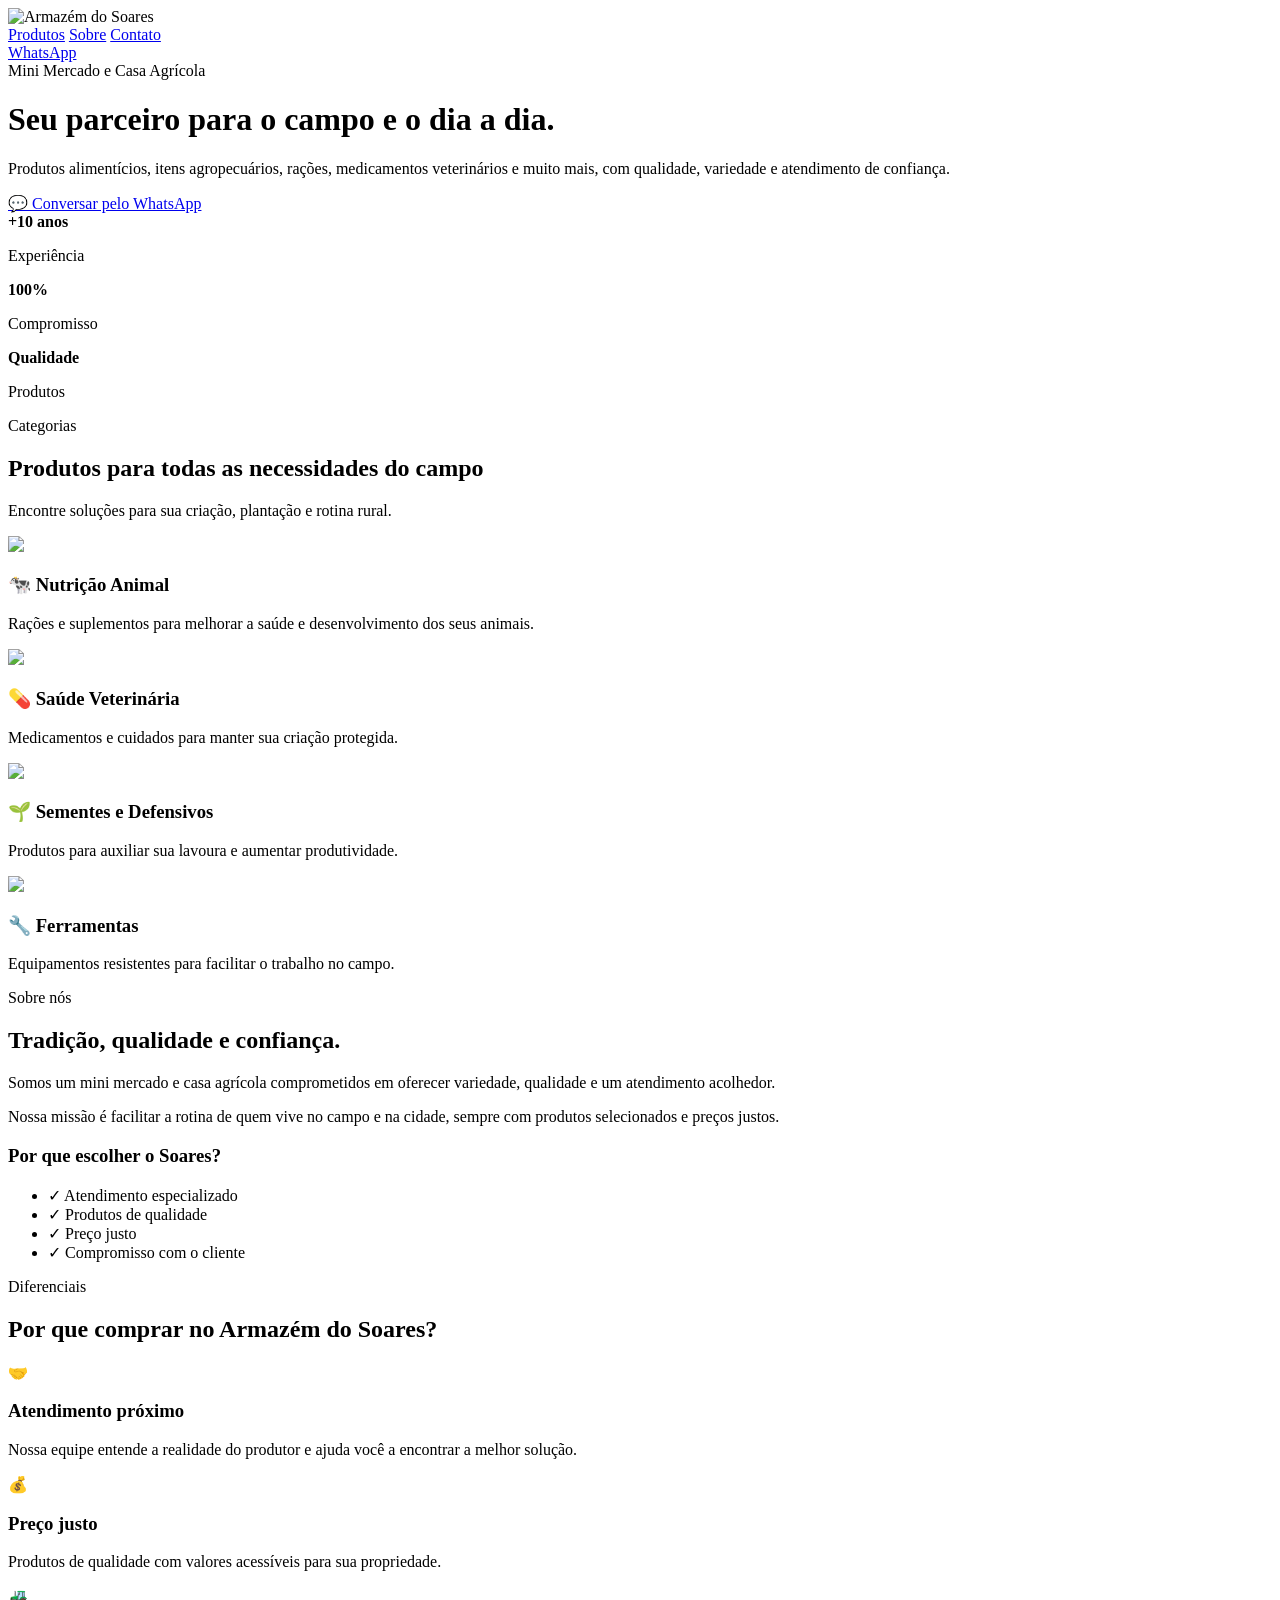
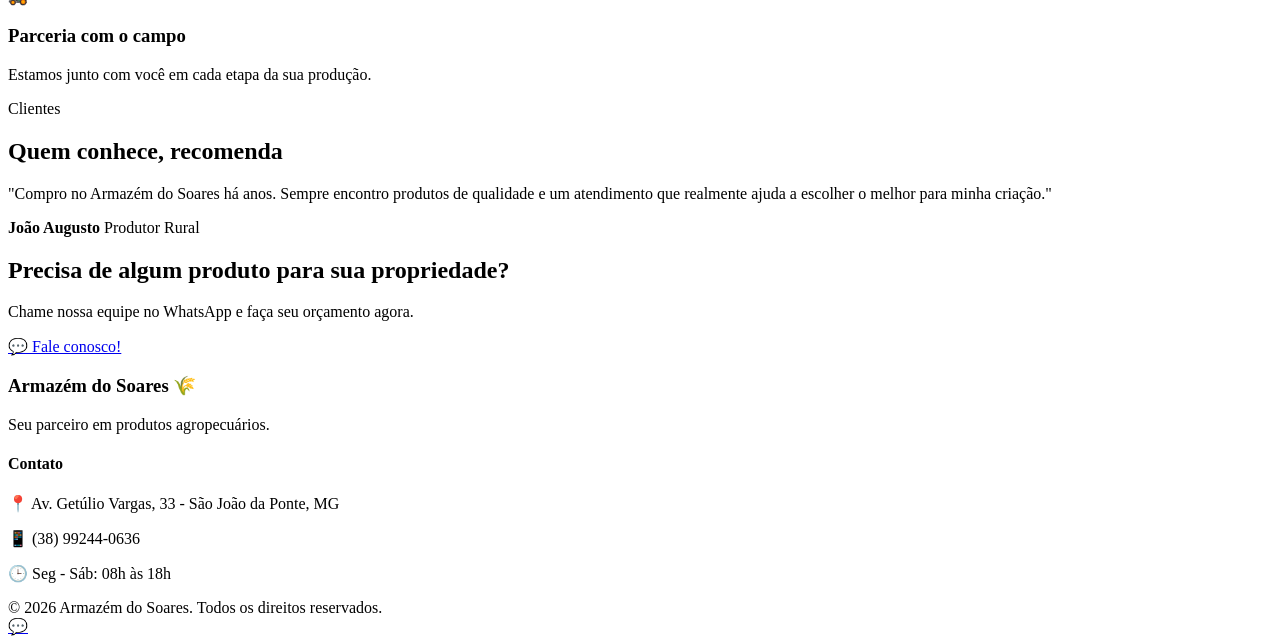
==== armazem-soares/index.html @ d0719a7e "Create index.html" ====
<!DOCTYPE html>
<html lang="pt-BR">

<head>

<meta charset="UTF-8">
<meta name="viewport" content="width=device-width, initial-scale=1.0">

<title>Armazém do Soares 🌾</title>

<link rel="stylesheet" href="style.css">

<link rel="preconnect" href="https://fonts.googleapis.com">
<link rel="preconnect" href="https://fonts.gstatic.com" crossorigin>

<link href="https://fonts.googleapis.com/css2?family=Inter:wght@400;500;600;700;800&display=swap" rel="stylesheet">

</head>


<body>


<header class="hero">


<nav class="navbar">

<div class="logo">

<img src="img/logo.png" alt="Armazém do Soares">

</div>

<div class="menu">

<a href="#produtos">Produtos</a>

<a href="#sobre">Sobre</a>

<a href="#contato">Contato</a>

</div>


<a 
class="btn-nav" 
href="https://wa.me/5538999999999?text=Olá,%20Comercial%20do%20Soares!%20Gostaria%20de%20fazer%20um%20orçamento."
target="_blank">

WhatsApp

</a>

</nav>




<div class="hero-content">


<div class="hero-text">


<span>
Mini Mercado e Casa Agrícola
</span>


<h1>
Seu parceiro para o campo e o dia a dia.
</h1>


<p>
Produtos alimentícios, itens agropecuários, rações, medicamentos veterinários e muito mais, com qualidade, variedade e atendimento de confiança.
</p>


<a 
class="btn-primary"
href="https://wa.me/5538999999999?text=Olá,%20Comercial%20do%20Soares!%20Gostaria%20de%20fazer%20um%20orçamento."
target="_blank">

💬 Conversar pelo WhatsApp

</a>


<div class="hero-info">


<div>
<strong>
+10 anos
</strong>

<p>
Experiência
</p>

</div>



<div>

<strong>
100%
</strong>

<p>
Compromisso
</p>

</div>



<div>

<strong>
Qualidade
</strong>

<p>
Produtos
</p>

</div>


</div>



</div>


</div>


</header>






<main>



<section class="produtos" id="produtos">


<div class="section-title">

<span>
Categorias
</span>

<h2>
Produtos para todas as necessidades do campo
</h2>


<p>
Encontre soluções para sua criação, plantação e rotina rural.
</p>


</div>





<div class="cards">



<article class="card">

<img src="../assets/racao.jpg">


<div>

<h3>
🐄 Nutrição Animal
</h3>


<p>
Rações e suplementos para melhorar a saúde e desenvolvimento dos seus animais.
</p>


</div>


</article>





<article class="card">

<img src="../assets/veterinario.jpg">


<div>

<h3>
💊 Saúde Veterinária
</h3>


<p>
Medicamentos e cuidados para manter sua criação protegida.
</p>


</div>

</article>






<article class="card">

<img src="../assets/sementes.jpg">


<div>

<h3>
🌱 Sementes e Defensivos
</h3>


<p>
Produtos para auxiliar sua lavoura e aumentar produtividade.
</p>


</div>

</article>






<article class="card">

<img src="../assets/ferramentas.jpg">


<div>

<h3>
🔧 Ferramentas
</h3>


<p>
Equipamentos resistentes para facilitar o trabalho no campo.
</p>


</div>

</article>



</div>


</section>





<section class="sobre" id="sobre">


<div class="sobre-text">


<span>
Sobre nós
</span>


<h2>
Tradição, qualidade e confiança.
</h2>


<p>
Somos um mini mercado e casa agrícola comprometidos em oferecer variedade, qualidade e um atendimento acolhedor.
</p>


<p>
Nossa missão é facilitar a rotina de quem vive no campo e na cidade, sempre com produtos selecionados e preços justos.
</p>





</div>



<div class="sobre-box">

<h3>
Por que escolher o Soares?
</h3>


<ul>

<li>
✓ Atendimento especializado
</li>

<li>
✓ Produtos de qualidade
</li>

<li>
✓ Preço justo
</li>

<li>
✓ Compromisso com o cliente
</li>

</ul>


</div>



</section>

<section class="beneficios">


<div class="section-title">

<span>
Diferenciais
</span>

<h2>
Por que comprar no Armazém do Soares?
</h2>


</div>



<div class="beneficios-grid">


<div class="beneficio">

<div class="icon">
🤝
</div>

<h3>
Atendimento próximo
</h3>

<p>
Nossa equipe entende a realidade do produtor e ajuda você a encontrar a melhor solução.
</p>


</div>




<div class="beneficio">

<div class="icon">
💰
</div>

<h3>
Preço justo
</h3>

<p>
Produtos de qualidade com valores acessíveis para sua propriedade.
</p>


</div>





<div class="beneficio">

<div class="icon">
🚜
</div>

<h3>
Parceria com o campo
</h3>

<p>
Estamos junto com você em cada etapa da sua produção.
</p>


</div>


</div>


</section>






<section class="depoimento">


<div class="section-title">

<span>
Clientes
</span>

<h2>
Quem conhece, recomenda
</h2>

</div>



<div class="depoimento-box">


<p>
"Compro no Armazém do Soares há anos. Sempre encontro produtos de qualidade e um atendimento que realmente ajuda a escolher o melhor para minha criação."
</p>


<div>

<strong>
João Augusto
</strong>


<span>
Produtor Rural
</span>


</div>


</div>


</section>







<section class="cta" id="contato">


<div>


<h2>
Precisa de algum produto para sua propriedade?
</h2>


<p>
Chame nossa equipe no WhatsApp e faça seu orçamento agora.
</p>


<a 
href="https://wa.me/5538999999999?text=Olá,%20Comercial%20do%20Soares!%20Preciso%20de%20ajuda%20com%20um%20produto."
target="_blank">

💬 Fale conosco!

</a>


</div>


</section>






</main>





<footer>


<div class="footer-content">


<div>

<h3>
Armazém do Soares 🌾
</h3>


<p>
Seu parceiro em produtos agropecuários.
</p>


</div>




<div>

<h4>
Contato
</h4>


<p>
📍 Av. Getúlio Vargas, 33 - São João da Ponte, MG
</p>


<p>
📱 (38) 99244-0636
</p>


<p>
🕒 Seg - Sáb: 08h às 18h
</p>


</div>


</div>



<div class="copyright">

© 2026 Armazém do Soares. Todos os direitos reservados.

</div>


</footer>




<a 
class="whatsapp-float"
href="https://wa.me/5538999999999?text=Olá,%20Comercial%20do%20Soares!%20Gostaria%20de%20fazer%20um%20pedido."
target="_blank">

💬

</a>




</body>

</html>
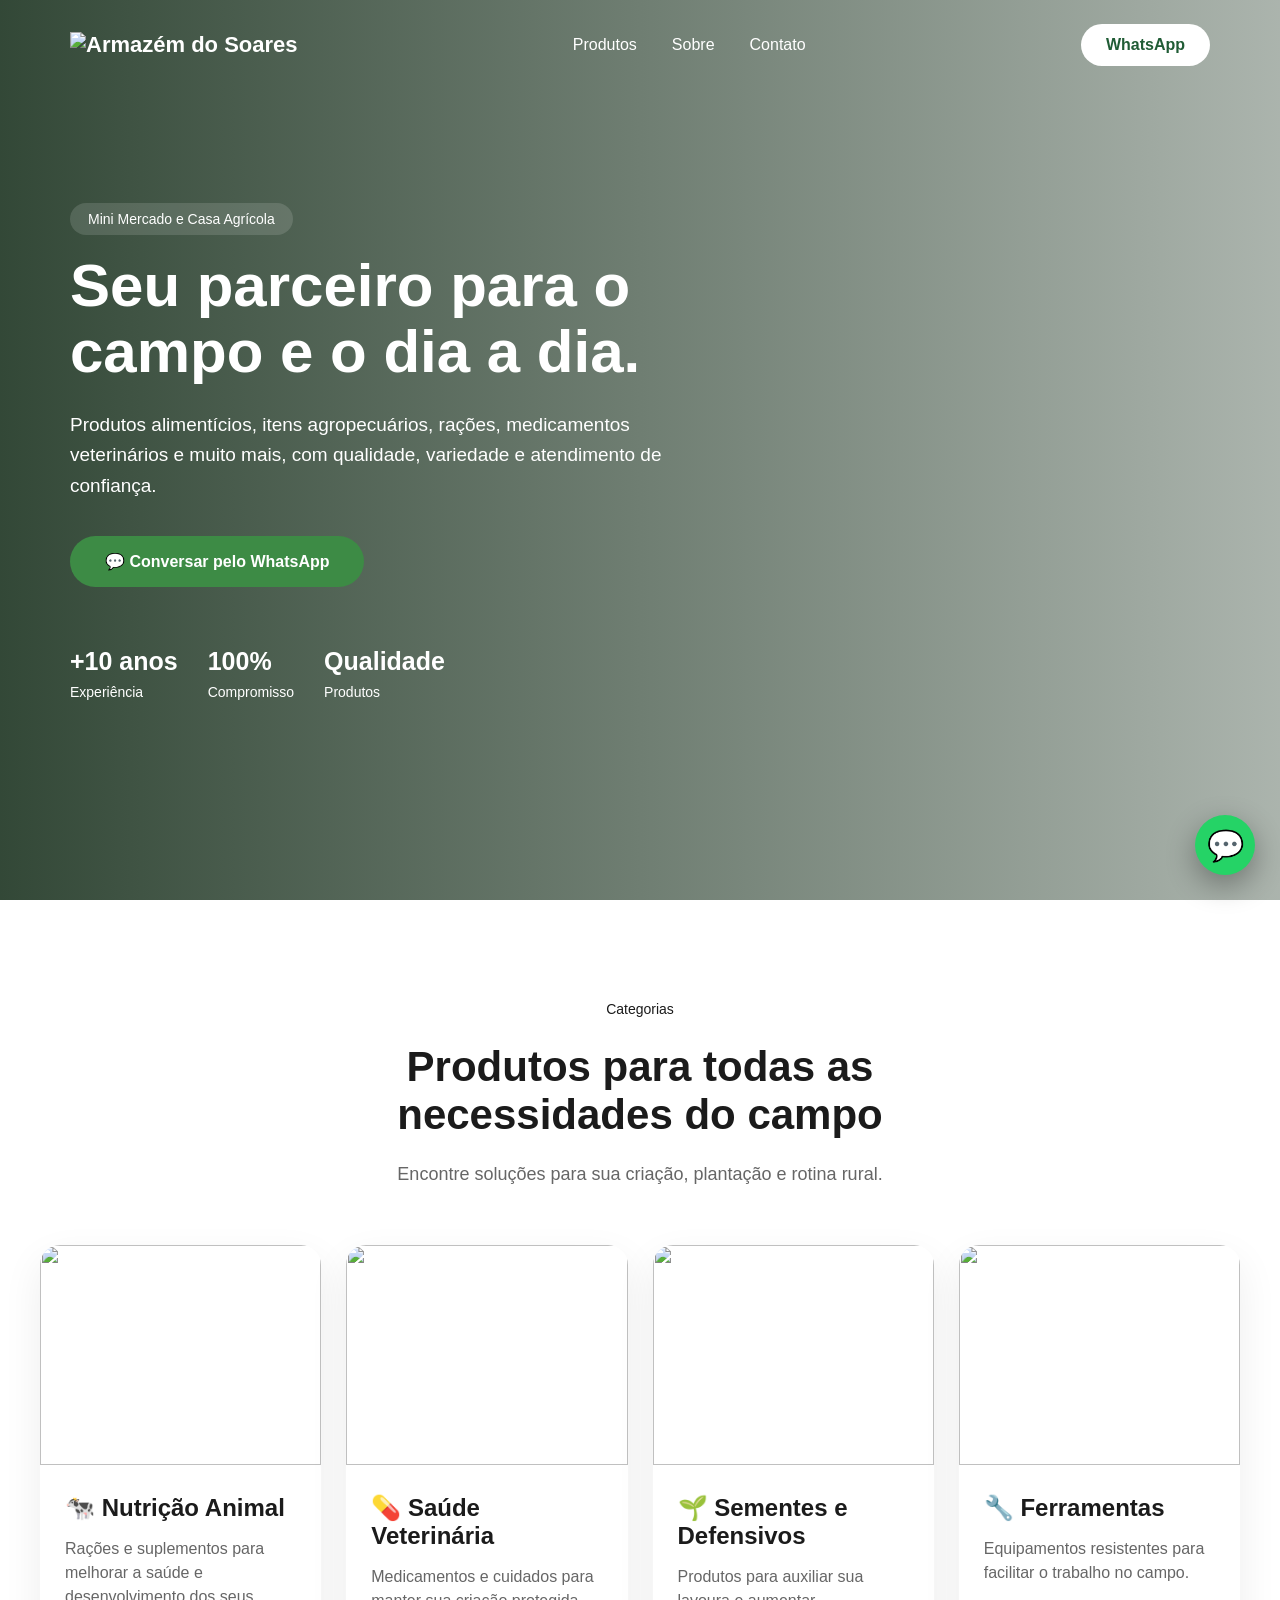
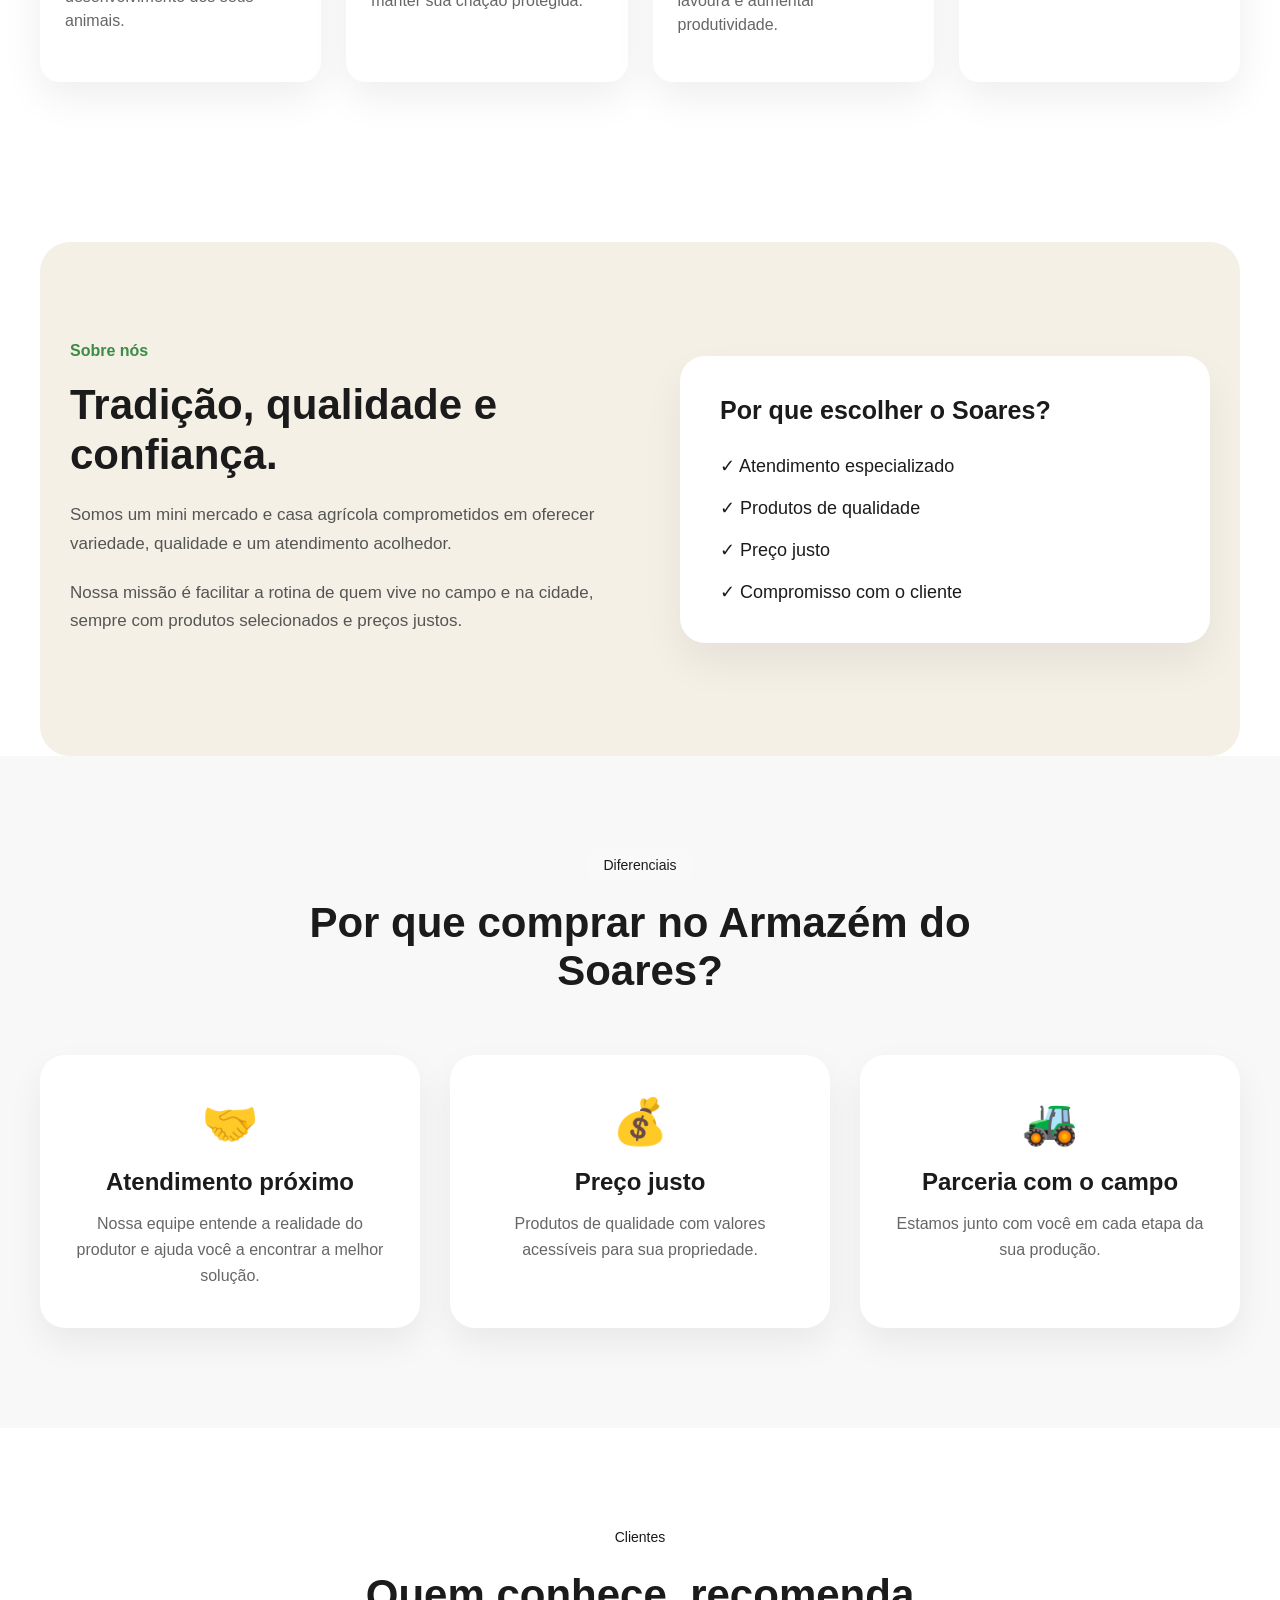
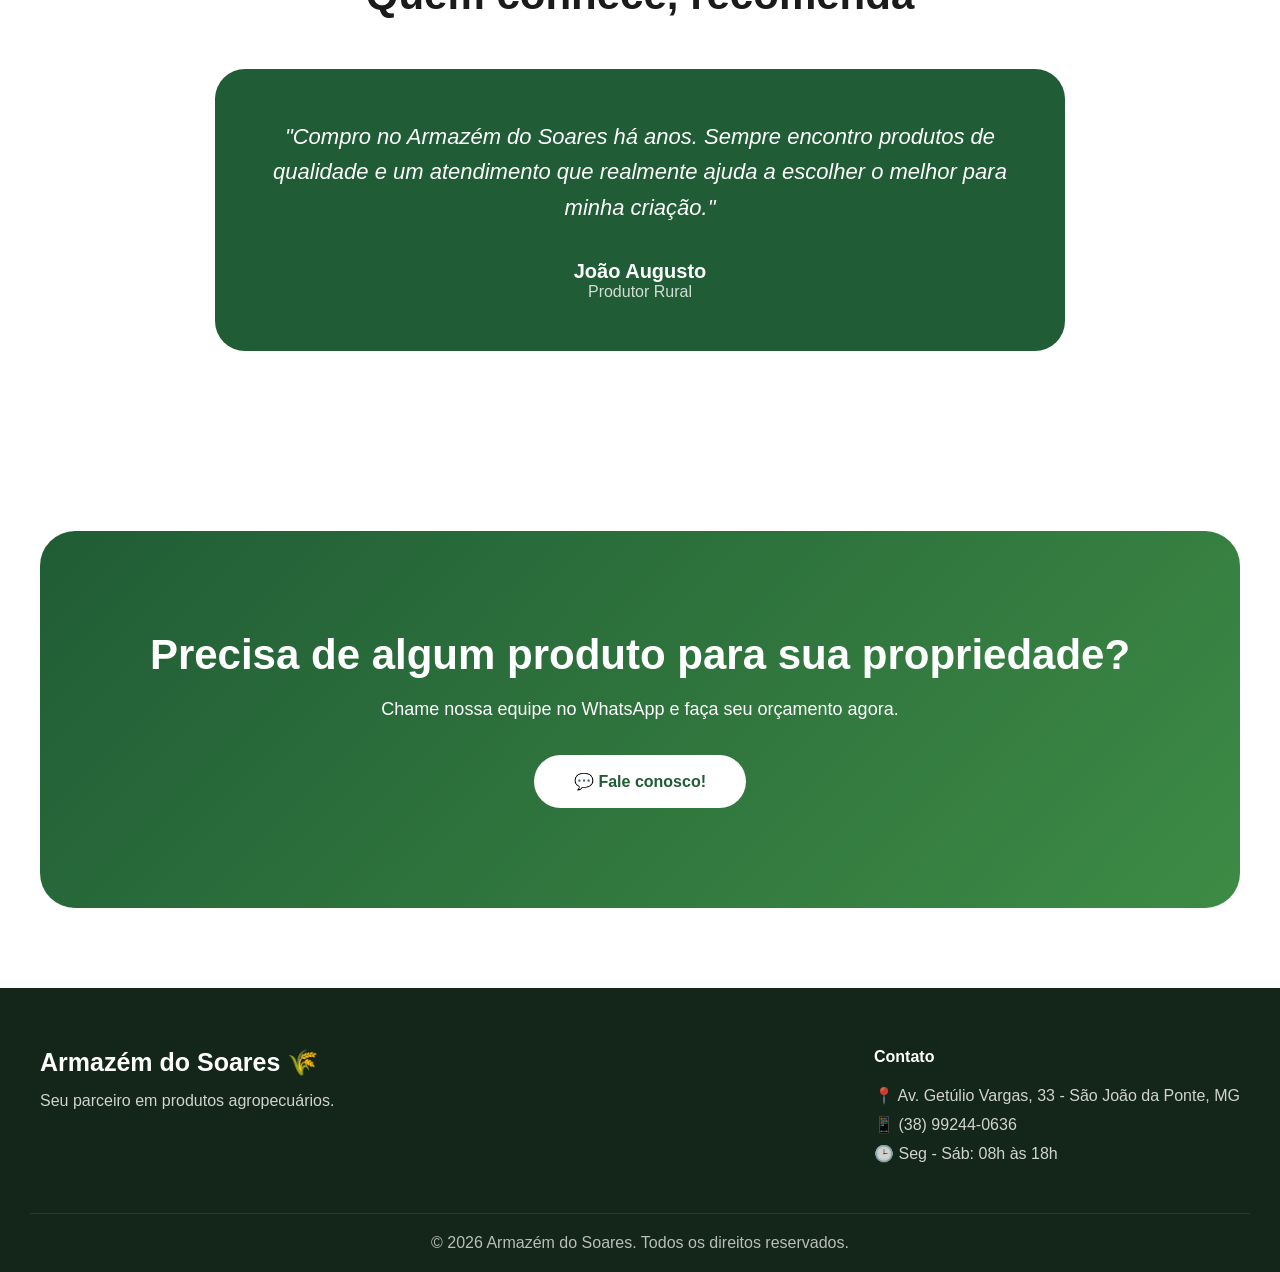
==== commit e4032c66: "Update index.html" ====
--- a/armazem-soares/index.html
+++ b/armazem-soares/index.html
@@ -183,7 +183,7 @@
 
 <article class="card">
 
-<img src="../assets/racao.jpg">
+<img src="../../assets/racao.jpg">
 
 
 <div>
@@ -209,7 +209,7 @@
 
 <article class="card">
 
-<img src="../assets/veterinario.jpg">
+<img src="../../assets/veterinario.jpg">
 
 
 <div>
@@ -235,7 +235,7 @@
 
 <article class="card">
 
-<img src="../assets/sementes.jpg">
+<img src="../../assets/sementes.jpg">
 
 
 <div>
@@ -261,7 +261,7 @@
 
 <article class="card">
 
-<img src="../assets/ferramentas.jpg">
+<img src="../../assets/ferramentas.jpg">
 
 
 <div>
--- a/armazem-soares/style.css
+++ b/armazem-soares/style.css
@@ -0,0 +1,999 @@
+*{
+margin:0;
+padding:0;
+box-sizing:border-box;
+font-family:'Inter',sans-serif;
+}
+
+
+:root{
+
+--verde:#205c35;
+--verde2:#3d8b45;
+--bege:#f5f0e6;
+--marrom:#72502d;
+--texto:#1b1b1b;
+--branco:#ffffff;
+
+}
+
+
+html{
+scroll-behavior:smooth;
+}
+
+
+body{
+
+color:var(--texto);
+background:#fff;
+
+}
+
+
+
+a{
+
+text-decoration:none;
+color:inherit;
+
+}
+
+
+
+
+/* NAVBAR */
+
+
+.hero{
+
+min-height:100vh;
+
+background:
+linear-gradient(
+90deg,
+rgba(15,40,20,.85),
+rgba(15,40,20,.35)
+),
+url("/assets/hero.jpg");
+
+background-size:cover;
+background-position:center;
+
+color:white;
+
+}
+
+
+
+.navbar{
+
+height:90px;
+
+display:flex;
+align-items:center;
+justify-content:space-between;
+
+max-width:1200px;
+margin:auto;
+
+padding:0 30px;
+
+}
+
+
+
+.logo{
+
+font-size:22px;
+font-weight:800;
+
+}
+
+
+
+.menu{
+
+display:flex;
+gap:35px;
+
+}
+
+
+.menu a{
+
+font-weight:500;
+
+}
+
+
+
+.btn-nav{
+
+background:white;
+color:var(--verde);
+
+padding:12px 25px;
+
+border-radius:50px;
+
+font-weight:700;
+
+}
+
+
+
+
+
+
+/* HERO */
+
+
+.hero-content{
+
+max-width:1200px;
+margin:auto;
+
+padding:120px 30px;
+
+}
+
+
+
+.hero-text{
+
+max-width:650px;
+
+}
+
+
+
+.hero-text span,
+.section-title span{
+
+background:#ffffff22;
+
+padding:8px 18px;
+
+border-radius:30px;
+
+font-size:14px;
+
+}
+
+
+
+.hero h1{
+
+font-size:60px;
+
+line-height:1.1;
+
+margin:25px 0;
+
+}
+
+
+
+.hero p{
+
+font-size:19px;
+
+line-height:1.6;
+
+margin-bottom:35px;
+
+}
+
+
+
+.btn-primary{
+
+display:inline-block;
+
+background:var(--verde2);
+
+color:white;
+
+padding:16px 35px;
+
+border-radius:50px;
+
+font-weight:700;
+
+transition:.3s;
+
+}
+
+
+.btn-primary:hover{
+
+transform:translateY(-3px);
+
+}
+
+
+
+
+.hero-info{
+
+display:flex;
+
+gap:30px;
+
+margin-top:60px;
+
+}
+
+
+
+.hero-info strong{
+
+font-size:25px;
+
+}
+
+
+
+.hero-info p{
+
+font-size:14px;
+margin:5px 0;
+
+}
+
+
+
+
+/* SEÇÕES */
+
+
+section{
+
+padding:100px 30px;
+
+}
+
+
+
+.section-title{
+
+text-align:center;
+
+max-width:750px;
+
+margin:auto;
+
+}
+
+
+
+.section-title h2{
+
+font-size:42px;
+
+margin:25px 0;
+
+}
+
+
+
+.section-title p{
+
+color:#666;
+
+font-size:18px;
+
+}
+
+
+
+
+
+/* CARDS */
+
+
+.cards{
+
+max-width:1200px;
+
+margin:60px auto;
+
+display:grid;
+
+grid-template-columns:repeat(4,1fr);
+
+gap:25px;
+
+}
+
+
+
+.card{
+
+background:white;
+
+border-radius:20px;
+
+overflow:hidden;
+
+box-shadow:0 15px 40px #00000012;
+
+transition:.3s;
+
+}
+
+
+
+.card:hover{
+
+transform:translateY(-8px);
+
+}
+
+
+
+.card img{
+
+width:100%;
+
+height:220px;
+
+object-fit:cover;
+
+}
+
+
+
+.card div{
+
+padding:25px;
+
+}
+
+
+
+.card h3{
+
+font-size:24px;
+
+margin-bottom:15px;
+
+}
+
+
+
+.card p{
+
+color:#666;
+
+line-height:1.5;
+
+margin-bottom:20px;
+
+}
+
+
+
+/* SOBRE */
+
+.sobre{
+
+max-width:1200px;
+margin:auto;
+
+display:grid;
+grid-template-columns:1fr 1fr;
+
+gap:80px;
+
+align-items:center;
+
+background:var(--bege);
+
+border-radius:30px;
+
+}
+
+
+
+.sobre-text span{
+
+color:var(--verde2);
+
+font-weight:700;
+
+}
+
+
+
+.sobre-text h2{
+
+font-size:42px;
+
+margin:20px 0;
+
+line-height:1.2;
+
+}
+
+
+
+.sobre-text p{
+
+color:#555;
+
+font-size:17px;
+
+line-height:1.7;
+
+margin-bottom:20px;
+
+}
+
+
+
+.sobre-box{
+
+background:white;
+
+padding:40px;
+
+border-radius:25px;
+
+box-shadow:0 20px 40px #00000010;
+
+}
+
+
+
+.sobre-box h3{
+
+font-size:25px;
+
+margin-bottom:30px;
+
+}
+
+
+
+.sobre-box ul{
+
+list-style:none;
+
+display:flex;
+
+flex-direction:column;
+
+gap:20px;
+
+}
+
+
+
+.sobre-box li{
+
+font-size:18px;
+
+font-weight:500;
+
+}
+
+
+
+
+
+
+/* BENEFÍCIOS */
+
+
+.beneficios{
+
+background:#f8f8f8;
+
+}
+
+
+
+.beneficios-grid{
+
+max-width:1200px;
+
+margin:60px auto 0;
+
+display:grid;
+
+grid-template-columns:repeat(3,1fr);
+
+gap:30px;
+
+}
+
+
+
+.beneficio{
+
+background:white;
+
+padding:40px 30px;
+
+border-radius:25px;
+
+text-align:center;
+
+box-shadow:0 15px 35px #00000010;
+
+transition:.3s;
+
+}
+
+
+
+.beneficio:hover{
+
+transform:translateY(-8px);
+
+}
+
+
+
+.icon{
+
+font-size:45px;
+
+margin-bottom:20px;
+
+}
+
+
+
+.beneficio h3{
+
+font-size:24px;
+
+margin-bottom:15px;
+
+}
+
+
+
+.beneficio p{
+
+color:#666;
+
+line-height:1.6;
+
+}
+
+
+
+
+
+
+/* DEPOIMENTO */
+
+
+.depoimento-box{
+
+max-width:850px;
+
+margin:50px auto 0;
+
+background:var(--verde);
+
+color:white;
+
+padding:50px;
+
+border-radius:30px;
+
+text-align:center;
+
+}
+
+
+
+.depoimento-box p{
+
+font-size:22px;
+
+line-height:1.6;
+
+font-style:italic;
+
+margin-bottom:35px;
+
+}
+
+
+
+.depoimento-box strong{
+
+display:block;
+
+font-size:20px;
+
+}
+
+
+
+.depoimento-box span{
+
+opacity:.8;
+
+}
+
+
+
+
+
+
+
+/* CTA FINAL */
+
+
+.cta{
+
+max-width:1200px;
+
+margin:80px auto;
+
+background:
+
+linear-gradient(
+135deg,
+#205c35,
+#3d8b45
+);
+
+border-radius:35px;
+
+color:white;
+
+text-align:center;
+
+}
+
+
+
+.cta h2{
+
+font-size:42px;
+
+margin-bottom:20px;
+
+}
+
+
+
+.cta p{
+
+font-size:18px;
+
+margin-bottom:35px;
+
+}
+
+
+
+.cta a{
+
+display:inline-block;
+
+background:white;
+
+color:var(--verde);
+
+padding:17px 40px;
+
+border-radius:50px;
+
+font-weight:800;
+
+}
+
+
+
+
+
+
+
+/* FOOTER */
+
+
+footer{
+
+background:#14251a;
+
+color:white;
+
+padding:60px 30px 20px;
+
+}
+
+
+
+.footer-content{
+
+max-width:1200px;
+
+margin:auto;
+
+display:flex;
+
+justify-content:space-between;
+
+gap:40px;
+
+}
+
+
+
+.footer-content h3{
+
+font-size:25px;
+
+margin-bottom:15px;
+
+}
+
+
+
+.footer-content h4{
+
+margin-bottom:20px;
+
+}
+
+
+
+.footer-content p{
+
+opacity:.8;
+
+margin-bottom:10px;
+
+}
+
+
+
+.copyright{
+
+text-align:center;
+
+margin-top:40px;
+
+padding-top:20px;
+
+border-top:1px solid #ffffff22;
+
+opacity:.7;
+
+}
+
+
+
+
+
+
+/* WHATSAPP FLUTUANTE */
+
+
+.whatsapp-float{
+
+position:fixed;
+
+right:25px;
+
+bottom:25px;
+
+width:60px;
+
+height:60px;
+
+
+display:flex;
+
+align-items:center;
+
+justify-content:center;
+
+
+background:#25D366;
+
+color:white;
+
+font-size:30px;
+
+border-radius:50%;
+
+box-shadow:0 10px 30px #0005;
+
+z-index:99;
+
+}
+
+
+
+
+
+
+
+/* RESPONSIVIDADE */
+
+
+@media(max-width:1000px){
+
+
+.menu{
+
+display:none;
+
+}
+
+
+.hero h1{
+
+font-size:45px;
+
+}
+
+
+
+.cards{
+
+grid-template-columns:repeat(2,1fr);
+
+}
+
+
+
+.sobre{
+
+grid-template-columns:1fr;
+
+}
+
+
+
+.beneficios-grid{
+
+grid-template-columns:1fr;
+
+}
+
+
+
+}
+
+
+
+
+
+
+@media(max-width:600px){
+
+
+.navbar{
+
+padding:0 20px;
+
+}
+
+
+
+.logo{
+
+font-size:18px;
+
+}
+
+
+
+.hero-content{
+
+padding:80px 20px;
+
+}
+
+
+
+.hero h1{
+
+font-size:36px;
+
+}
+
+
+
+.hero p{
+
+font-size:16px;
+
+}
+
+
+
+.hero-info{
+
+flex-direction:column;
+
+gap:15px;
+
+}
+
+
+
+section{
+
+padding:60px 20px;
+
+}
+
+
+
+.section-title h2{
+
+font-size:32px;
+
+}
+
+
+
+.cards{
+
+grid-template-columns:1fr;
+
+}
+
+
+
+.card img{
+
+height:200px;
+
+}
+
+
+
+.sobre-text h2{
+
+font-size:32px;
+
+}
+
+
+
+.cta h2{
+
+font-size:30px;
+
+}
+
+
+
+.cta{
+
+padding:50px 25px;
+
+}
+
+
+
+.footer-content{
+
+flex-direction:column;
+
+}
+
+.logo img{
+
+width:170px;
+
+height:auto;
+
+display:block;
+
+}
+
+}
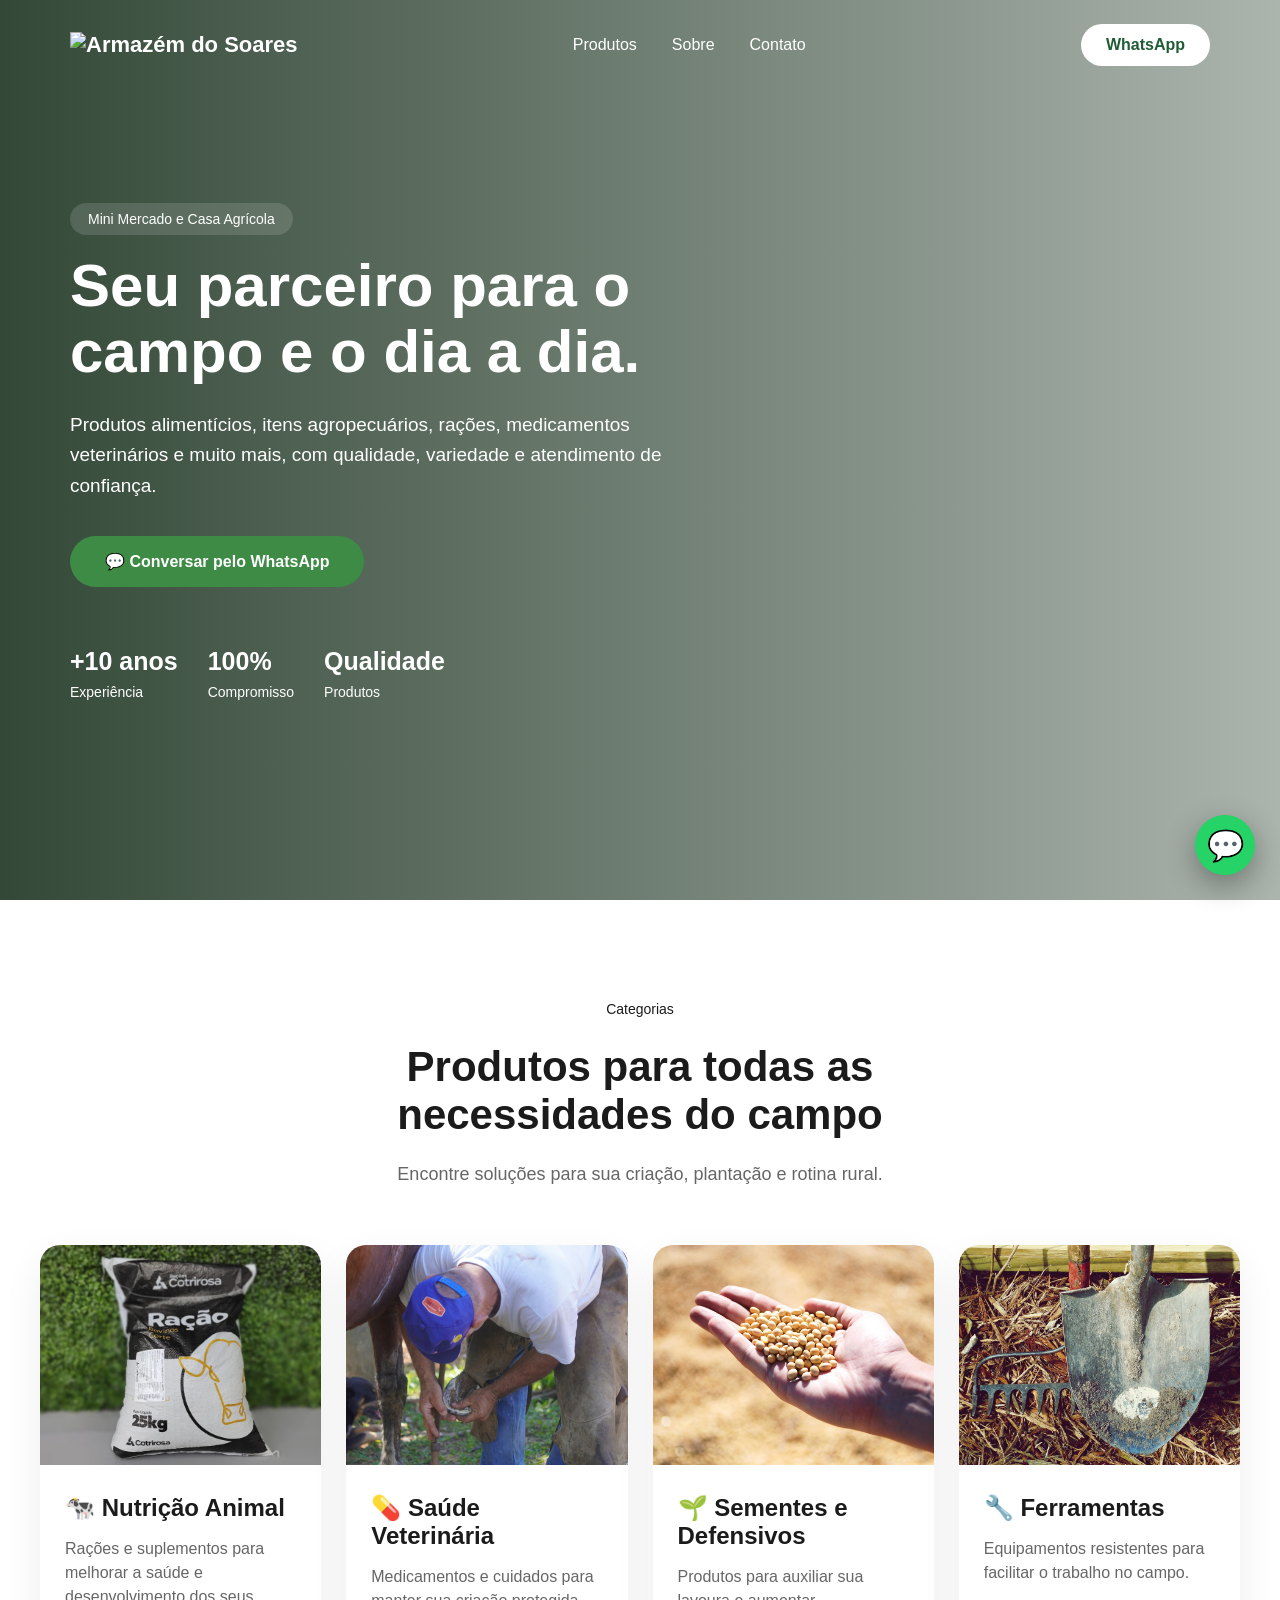
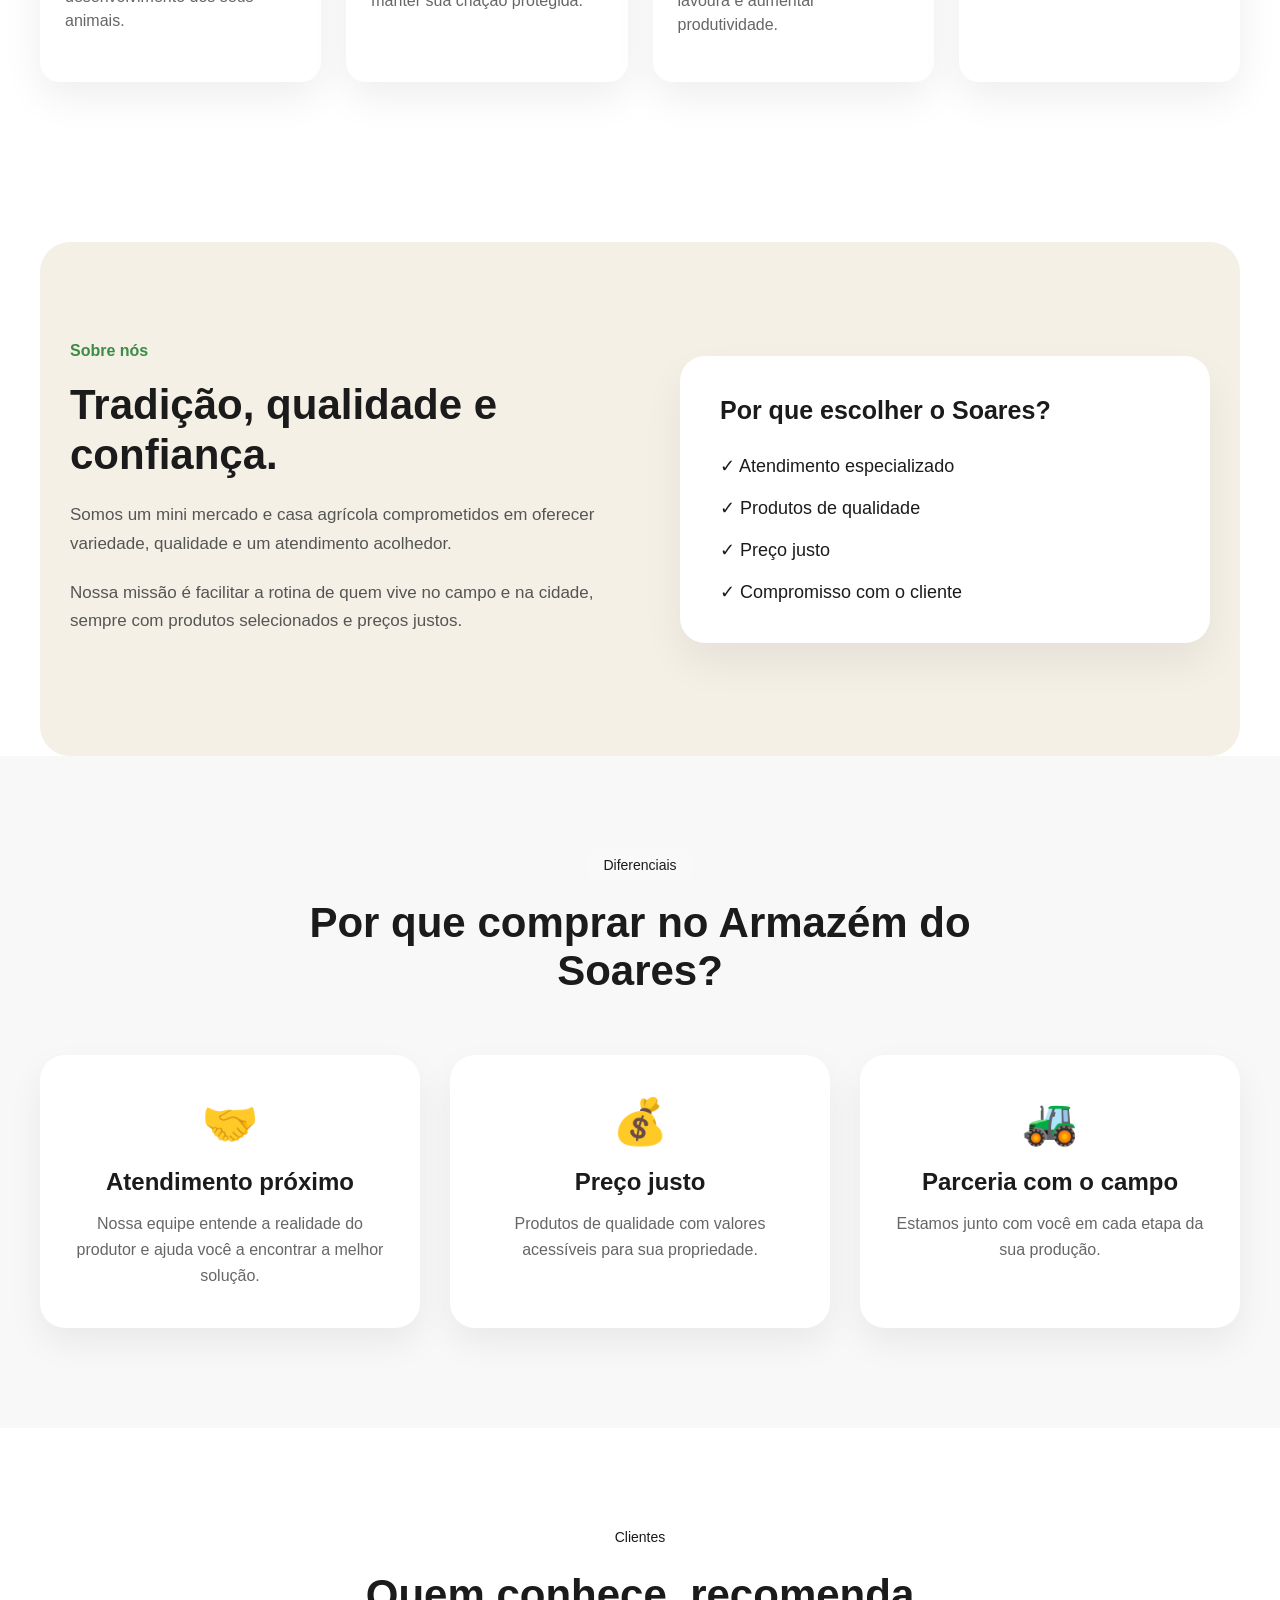
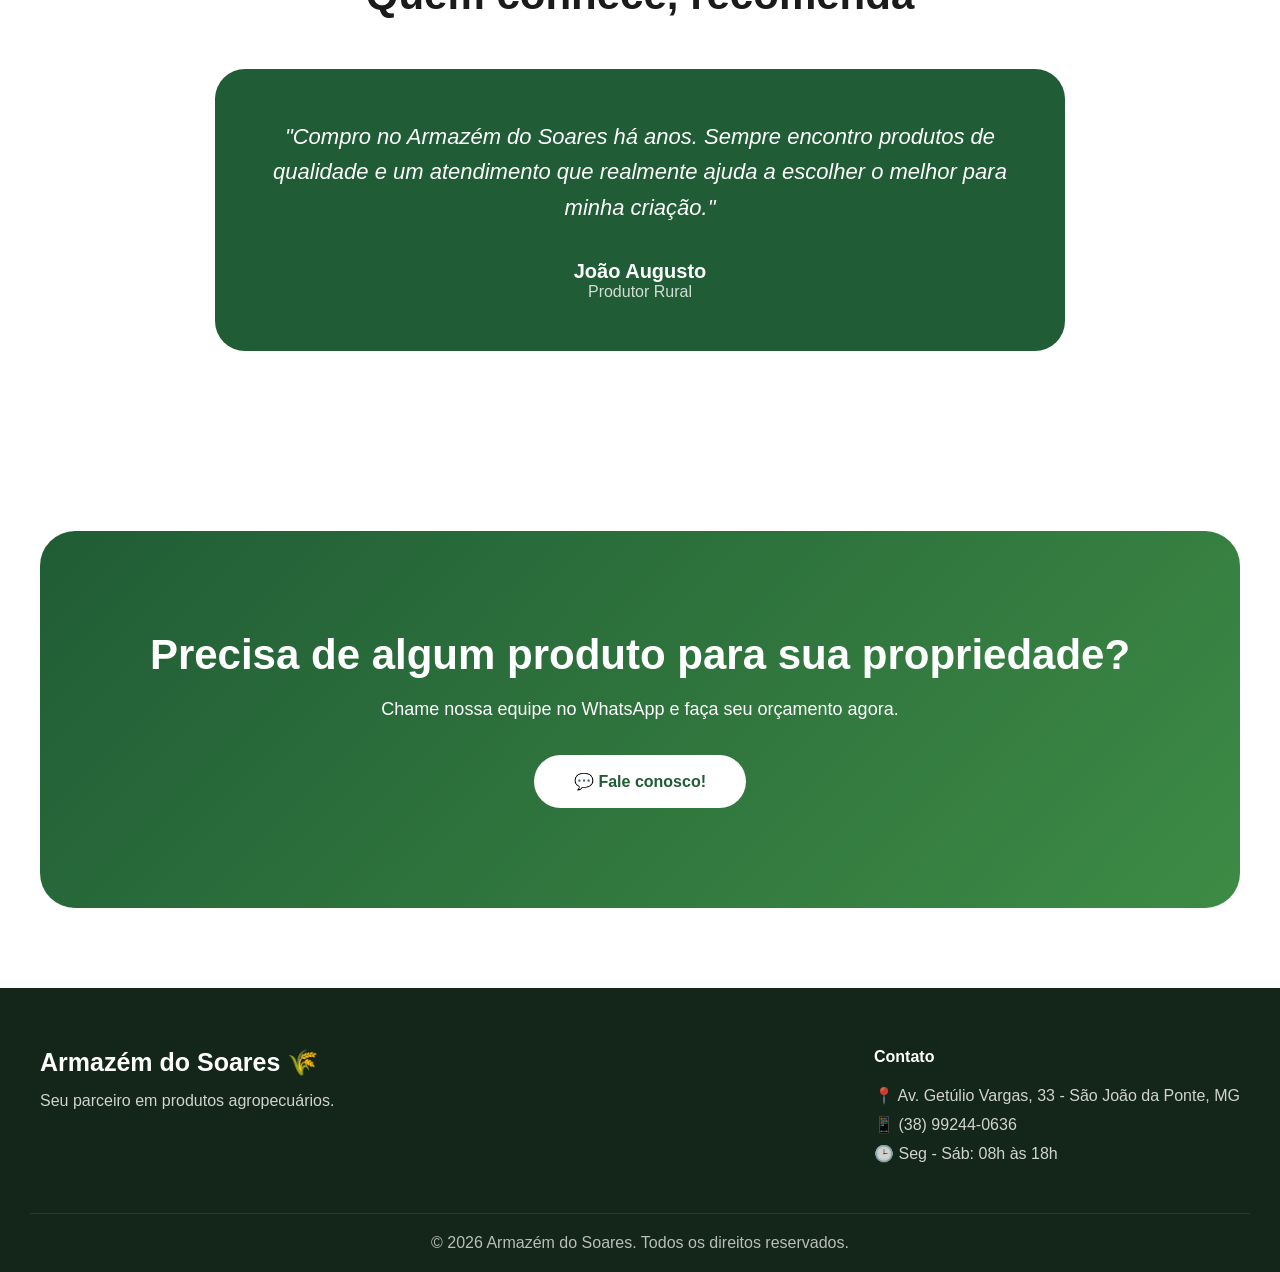
==== commit bff24fa8: "Update index.html" ====
--- a/armazem-soares/index.html
+++ b/armazem-soares/index.html
@@ -183,7 +183,7 @@
 
 <article class="card">
 
-<img src="../../assets/racao.jpg">
+<img src="assets/racao.jpg">
 
 
 <div>
@@ -209,7 +209,7 @@
 
 <article class="card">
 
-<img src="../../assets/veterinario.jpg">
+<img src="assets/veterinario.jpg">
 
 
 <div>
@@ -235,7 +235,7 @@
 
 <article class="card">
 
-<img src="../../assets/sementes.jpg">
+<img src="assets/sementes.jpg">
 
 
 <div>
@@ -261,7 +261,7 @@
 
 <article class="card">
 
-<img src="../../assets/ferramentas.jpg">
+<img src="assets/ferramentas.jpg">
 
 
 <div>
--- a/armazem-soares/style.css
+++ b/armazem-soares/style.css
@@ -55,7 +55,7 @@
 rgba(15,40,20,.85),
 rgba(15,40,20,.35)
 ),
-url("/assets/hero.jpg");
+url("../assets/hero.jpg");
 
 background-size:cover;
 background-position:center;
